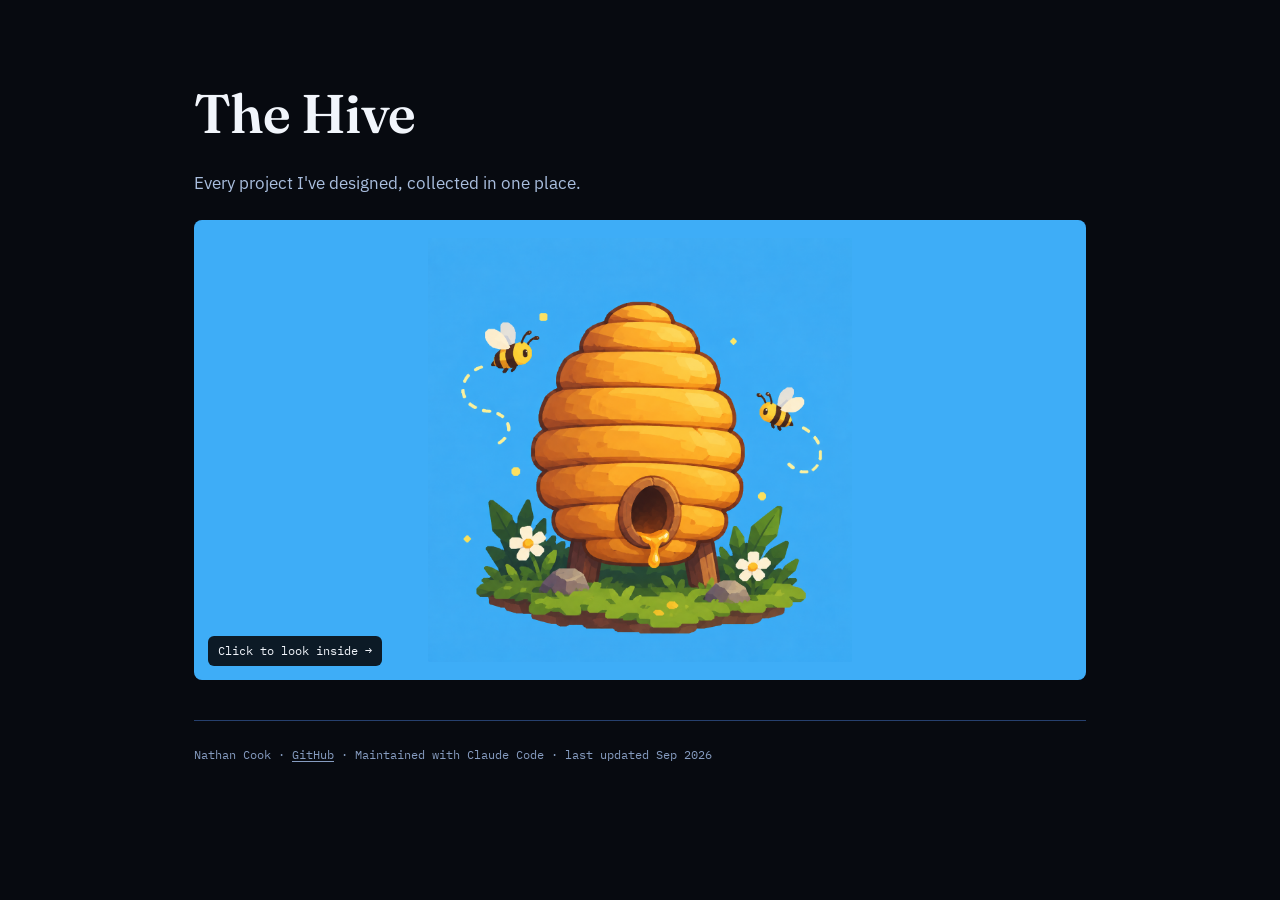
==== index.html @ 9052fdc1 "Add a visible click affordance and a footer credit A council review found the desktop entry point ha" ====
<!doctype html>
<html lang="en">
<head>
<meta charset="utf-8">
<meta name="viewport" content="width=device-width, initial-scale=1">
<title>The Hive</title>
<script>
  // Prevent a flash of the exterior hive when arriving via the sub-apps'
  // "All projects" back-link (#all-projects) on desktop. hive.js -- which
  // normally owns the landing/interior state -- loads with `defer`, so on a
  // real (non-instant) network the browser can paint the default
  // exterior-visible state before hive.js has even finished downloading.
  // This runs synchronously, before anything below is parsed or painted, so
  // the exterior is never shown at all. hive.js removes this class the
  // moment it runs and takes over for real (mode, ARIA, focus, clearing the
  // hash) -- see the matching html.hive-pending-interior rules in hive.css.
  if (location.hash === '#all-projects' && window.matchMedia && window.matchMedia('(min-width: 641px)').matches) {
    document.documentElement.classList.add('hive-pending-interior');
  }
</script>
<link rel="preconnect" href="https://fonts.gstatic.com" crossorigin>
<link rel="stylesheet" href="https://fonts.googleapis.com/css2?family=Archivo:wght@400;800&family=Fraunces:opsz,wght@9..144,500;9..144,600;9..144,700&family=IBM+Plex+Sans:wght@400;500;600&family=IBM+Plex+Mono:wght@400;500&display=swap">
<link rel="stylesheet" href="hive.css">
<style>
  :root {
    /* Hive Signal palette: black ground, blue structure, yellow action --
       matched to hive.png's own blue/yellow/black illustration so the rest
       of the site reads as part of the same world as the landing artwork. */
    --paper: #070A10;
    --surface: #101B33;
    --surface-2: #17284A;
    --ink: #F1F5FB;
    --ink-soft: #A9BEDE;
    --ink-faint: #869CC0;
    --line: #26406E;
    --accent: #FFC93C;
    --accent-2: #4D8DFF;
    --on-accent: #070A10;
    --sky: #3eadf7; /* matches hive.png's sky color exactly -- do not change */
    --status-shipped: #4D8DFF;
    --status-shipped-bg: #10203F;
    --status-progress: #FFC93C;
    --status-progress-bg: #2A2208;
    --status-archived: #869CC0;
    --status-archived-bg: #16203A;
  }

  * { box-sizing: border-box; }

  @media (prefers-reduced-motion: reduce) {
    * { transition: none !important; }
  }

  html, body { margin: 0; padding: 0; }

  body {
    background: var(--paper);
    color: var(--ink);
    font-family: "IBM Plex Sans", system-ui, -apple-system, sans-serif;
    line-height: 1.55;
  }

  .page {
    max-width: 940px;
    margin: 0 auto;
    padding: 4.5rem 1.5rem 4rem;
  }

  .hero {
    margin-bottom: 1.5rem;
  }

  h1 {
    margin: 0 0 0.85rem;
    font-family: "Fraunces", Georgia, serif;
    font-optical-sizing: auto;
    font-weight: 600;
    font-size: clamp(2.6rem, 5vw, 3.4rem);
    letter-spacing: -0.01em;
    text-wrap: balance;
    color: var(--ink);
  }

  .tagline {
    margin: 0;
    max-width: 46ch;
    font-size: 1.05rem;
    color: var(--ink-soft);
    text-wrap: pretty;
  }

  footer {
    margin-top: 2.5rem;
    padding-top: 1.5rem;
    border-top: 1px solid var(--line);
    font-family: "IBM Plex Mono", monospace;
    font-size: 0.78rem;
    color: var(--ink-faint);
  }

  footer a {
    color: var(--ink-faint);
    text-decoration: underline;
    text-underline-offset: 2px;
  }

  footer a:hover,
  footer a:focus-visible {
    color: var(--accent);
  }
</style>
</head>
<body>
<div class="page">
  <header class="hero">
    <h1>The Hive</h1>
    <p class="tagline">Every project I've designed, collected in one place.</p>
  </header>

  <p class="hive-alt-hint">The honeycomb below is just an alternate way to browse — everything on it is also listed under "All projects" further down the page.</p>

  <div class="hive-scene" id="hive-scene">
    <div class="hive-landing" id="hive-landing" role="button" tabindex="0" aria-label="Click to open the hive and browse projects on the honeycomb wall inside">
      <img src="hive.png" alt="An illustrated beehive with bees flying around it">
      <p class="hive-landing-hint">Click to look inside →</p>
    </div>
    <div class="hive-interior" id="hive-interior" aria-hidden="true"></div>
    <button type="button" class="hive-back" id="hive-back" tabindex="-1">← Back to the hive</button>
    <p class="hive-hint" id="hive-hint">Click a cell to open a project</p>
    <div class="hive-readout" id="hive-readout">
      <div class="hive-readout-n" id="hive-readout-n"></div>
      <div class="hive-readout-t" id="hive-readout-t"></div>
    </div>
    <div class="hive-fade" id="hive-fade"></div>
    <div class="hive-live-region" id="hive-live" aria-live="polite"></div>
  </div>

  <div class="hive-modal-backdrop" id="hive-modal-backdrop">
    <div class="hive-modal" role="dialog" aria-modal="true" aria-labelledby="hive-modal-title">
      <div class="hive-modal-kicker" id="hive-modal-kicker"></div>
      <h2 class="hive-modal-title" id="hive-modal-title"></h2>
      <p class="hive-modal-body" id="hive-modal-body"></p>
      <div class="hive-modal-tags" id="hive-modal-tags"></div>
      <div class="hive-modal-actions">
        <a class="hive-modal-btn hive-modal-btn-primary" id="hive-modal-link" href="#">Visit project</a>
        <button type="button" class="hive-modal-btn hive-modal-btn-ghost" id="hive-modal-close">Close</button>
      </div>
    </div>
  </div>

  <section class="all-projects" id="all-projects" aria-labelledby="all-projects-heading">
    <h2 id="all-projects-heading">All projects</h2>
    <ul class="project-list">
      <li class="project-list-item">
        <a class="project-list-link" href="/to-do-list/">
          <span class="project-list-num">01</span>
          <span class="project-list-main">
            <span class="project-list-name">To-Do List</span>
            <span class="project-list-status project-list-status--shipped">Shipped</span>
            <span class="project-list-desc">A checklist that saves itself — tasks fade away the moment you tick them off.</span>
          </span>
        </a>
      </li>
      <li class="project-list-item">
        <a class="project-list-link" href="/fpl/">
          <span class="project-list-num">02</span>
          <span class="project-list-main">
            <span class="project-list-name">FPL Team Manager</span>
            <span class="project-list-status project-list-status--shipped">Shipped</span>
            <span class="project-list-desc">A squad builder for my Fantasy Premier League team — real prices and points, with budget and quota rules enforced live.</span>
          </span>
        </a>
      </li>
    </ul>
  </section>

  <footer>
    Nathan Cook · <a href="https://github.com/Nathan047">GitHub</a> · Maintained with Claude Code · last updated Sep 2026
  </footer>
</div>

<script src="hive.js" defer></script>
</body>
</html>
---- hive.css ----
/* ---------- hive scene ---------- */

:root {
  /* Tokens scoped to the honeycomb interior only -- everything else in this
     file uses the site-wide tokens declared in index.html's own :root.
     The stage/rim tones below are deliberately derived from the site's own
     --paper/--surface/--line navy tokens (with a touch of warmth mixed in)
     so the interior reads as a room inside this navy site rather than a
     separate warm-brown world. Only the hex fill stays warm/amber -- that's
     the honey glow, meant to read like lit windows in a dark room. */
  --hive-stage: #13203B;
  --hive-stage-2: #0C1425;
  --hive-rim: #26406E;
  --hive-rim-hi: #3F68AD;
  --hive-fill-hi: #FFDD7A;
  --hive-fill-lo: #E9A61B;
  --hive-ink: #131007;
}

/* Color note: #13203B below is a plain hardcoded fallback background (not
   tied to any JS constant) so the diorama never reads as a black hole if
   hive.png fails to load for any reason. It matches --hive-stage. */

.hive-alt-hint {
  margin: 0 0 0.5rem;
  text-align: center;
  font-family: "IBM Plex Mono", monospace;
  font-size: 0.78rem;
  color: var(--ink-faint);
}

.hive-scene {
  position: relative;
  height: 460px;
  margin-top: 0.5rem;
  background: #13203B;
  border-radius: 8px;
  overflow: hidden;
}

.hive-interior {
  position: absolute;
  inset: 0;
  opacity: 0;
  pointer-events: none;
  transition: opacity 0.2s linear;
  background:
    radial-gradient(ellipse at 50% 38%, rgba(255, 201, 60, 0.16), transparent 60%),
    var(--hive-stage);
}

.hive-interior.visible { opacity: 1; pointer-events: auto; }

/* Pre-paint flash prevention for the hash-triggered instant-open path (see
   the inline script in index.html's <head>, and its cleanup in hive.js).
   Forces the swapped state to already be there at the very first paint,
   before hive.js has even finished downloading, so the exterior is never
   shown at all while arriving via the "All projects" back-link on desktop. */
html.hive-pending-interior .hive-landing { display: none; }
html.hive-pending-interior .hive-interior { opacity: 1; pointer-events: auto; }

/* Tiled hex-outline wall behind the comb, so even a couple of projects
   still reads as a honeycomb wall rather than floating in empty space. */
.hive-wall {
  position: absolute;
  inset: 0;
  background-repeat: repeat;
  opacity: 0.24;
  /* Fade the tiled pattern out toward the frame edges so a couple of real
     hexagons read as content sitting in front of ambient wall texture,
     rather than a mostly-empty room -- opaque through the center ~55%,
     fading to transparent at the stage's edges. */
  -webkit-mask-image: radial-gradient(ellipse 62% 62% at 50% 50%, #000 0%, #000 55%, transparent 100%);
  mask-image: radial-gradient(ellipse 62% 62% at 50% 50%, #000 0%, #000 55%, transparent 100%);
}

/* The comb is generated in JS (see buildHiveComb()/positionHiveComb() in
   hive.js): one .hive-hex button per project, positioned/sized in pixels
   from the ported honeycomb layout() algorithm, centered on the stage via
   this flex wrapper. There's no fixed slot ceiling -- the comb always has
   exactly as many hexagons as PROJECTS has entries. */
.hive-comb-stage {
  position: absolute;
  inset: 0;
  display: flex;
  align-items: center;
  justify-content: center;
  padding: 46px 20px;
}

.hive-comb {
  position: relative;
}

.hive-hex {
  position: absolute;
  padding: 0;
  border: none;
  background: none;
  cursor: pointer;
  -webkit-tap-highlight-color: transparent;
}

.hive-hex:focus-visible {
  /* A plain outline draws a rectangle around the element's bounding box,
     not its clip-path hexagon -- drop-shadow renders against the actual
     clipped pixels instead, so the glow hugs the hexagon's real silhouette. */
  filter:
    drop-shadow(0 0 0 2px var(--accent))
    drop-shadow(0 0 6px rgba(255, 201, 60, 0.6));
}

.hive-hex-rim,
.hive-hex-fill {
  position: absolute;
  inset: 0;
  clip-path: polygon(50% 0%, 100% 25%, 100% 75%, 50% 100%, 0% 75%, 0% 25%);
}

.hive-hex-rim {
  background: linear-gradient(155deg, var(--hive-rim-hi), var(--hive-rim) 60%);
  transition: background 0.15s ease;
}

.hive-hex-fill {
  inset: 4.5%;
  display: flex;
  flex-direction: column;
  align-items: center;
  justify-content: center;
  gap: 2px;
  /* Depth shadow (warm, part of the honey glow) plus a 1px dark hairline
     tinted toward the navy rim/stage -- crisps up the silhouette where the
     rim and fill gradients would otherwise abut with no hard edge. */
  box-shadow:
    inset 0 -6px 10px rgba(74, 45, 0, 0.38),
    inset 0 0 0 1px rgba(7, 10, 16, 0.65);
  background-image:
    radial-gradient(120% 100% at 28% 18%, rgba(255, 255, 255, 0.55), transparent 42%),
    linear-gradient(160deg, var(--hive-fill-hi), var(--hive-fill-lo) 78%);
}

.hive-hex:focus-visible .hive-hex-rim {
  /* Brighten the rim's own navy gradient on focus rather than hue-shifting
     it -- the drop-shadow glow on .hive-hex above is the sole focus color
     signal, so this should read as "lit up," not a different-colored rim. */
  background: linear-gradient(155deg, #6E9BE8, #2B4785 60%);
}

.hive-hex-num {
  font-family: "Archivo", sans-serif;
  font-weight: 800;
  color: var(--hive-ink);
  line-height: 1;
}

.hive-hex-name {
  font-family: "IBM Plex Sans", sans-serif;
  font-weight: 600;
  color: var(--hive-ink);
  text-align: center;
  line-height: 1.15;
  padding: 0 8%;
}

@media (max-width: 640px) {
  /* Below this width the hive scene is decorative only (see isMobile()
     in hive.js, which also stops "enter hive" from doing anything) -- the
     static #all-projects list is the primary interface. The pointer-events
     rule is a defensive backstop so cells can never be clicked even if JS
     state gets out of sync with viewport size. */
  .hive-hex { pointer-events: none; }
  .hive-scene { height: 340px; }

  /* #hive-landing is made non-interactive on mobile in hive.js
     (syncLandingInteractivity) since enterHive() no-ops below this width;
     drop the pointer cursor so it doesn't visually imply a dead click
     target either. Same reasoning for the "click to look inside" hint --
     showing it here would advertise an interaction that doesn't exist. */
  .hive-landing { cursor: default; }
  .hive-landing-hint { display: none; }
}

.hive-live-region {
  position: absolute;
  width: 1px;
  height: 1px;
  overflow: hidden;
  clip: rect(0, 0, 0, 0);
  white-space: nowrap;
}

.hive-landing {
  position: absolute;
  inset: 0;
  display: flex;
  align-items: center;
  justify-content: center;
  background: var(--sky);
  cursor: pointer;
}

.hive-landing img {
  /* hive.png is square, but .hive-scene is short and wide, so this must
     cap by both axes -- constraining width alone let the image render
     taller than the scene and get clipped by its overflow:hidden, which
     read as the artwork being zoomed in. */
  max-width: 92%;
  max-height: 92%;
  width: auto;
  height: auto;
  display: block;
}

.hive-landing:focus-visible {
  outline: 3px solid var(--ink);
  outline-offset: -4px;
}

/* Persistent (not hover-only) affordance that the illustration is a click
   target -- unlike .hive-hint/.hive-back inside the interior, this has no
   .visible toggle: it's shown by default any time #hive-landing itself is
   (i.e. exactly when clicking it does something), and disappears with it
   the moment the interior opens, since it's a child of #hive-landing rather
   than a sibling. Hidden on mobile below, where clicking does nothing. */
.hive-landing-hint {
  position: absolute;
  bottom: 14px;
  left: 14px;
  z-index: 3;
  margin: 0;
  padding: 6px 10px;
  background: rgba(7, 10, 16, 0.90);
  border-radius: 6px;
  color: var(--ink);
  font-family: "IBM Plex Mono", monospace;
  font-size: 0.72rem;
  pointer-events: none;
}

.hive-fade {
  position: absolute;
  inset: 0;
  z-index: 6;
  background: var(--paper);
  opacity: 0;
  pointer-events: none;
  transition: opacity 0.28s linear;
}

.hive-fade.active { opacity: 1; }

/* ---------- static project list (first-class, zero-JS on mobile) ---------- */

.all-projects {
  margin-top: 2rem;
}

@media (min-width: 641px) {
  /* Desktop already has the interactive honeycomb interior as its way to
     browse (see hive.js) -- this static list stays mobile-only now, where
     the honeycomb is disabled and this is the only way to browse. Elements
     stay in the DOM (just visually hidden) so validateHiveData() in hive.js
     can still catch drift between PROJECTS and this list, and so the
     hash-triggered back-link flow is unaffected. */
  .all-projects, .hive-alt-hint { display: none; }
}

.all-projects h2 {
  margin: 0 0 0.9rem;
  font-family: "Fraunces", Georgia, serif;
  font-optical-sizing: auto;
  font-weight: 600;
  font-size: 1.4rem;
  color: var(--ink);
}

.project-list {
  list-style: none;
  margin: 0;
  padding: 0;
  display: flex;
  flex-direction: column;
  gap: 0.75rem;
}

.project-list-link {
  display: flex;
  gap: 1rem;
  align-items: baseline;
  padding: 1rem 1.1rem;
  background: var(--surface);
  border: 1px solid var(--line);
  border-radius: 8px;
  text-decoration: none;
  color: inherit;
  transition: border-color 0.15s ease, background-color 0.15s ease;
}

.project-list-link:hover,
.project-list-link:focus-visible {
  border-color: var(--accent);
  background: var(--surface-2);
}

.project-list-link:focus-visible {
  outline: 2px solid var(--accent);
  outline-offset: 2px;
}

.project-list-num {
  flex: none;
  font-family: "IBM Plex Mono", monospace;
  font-size: 0.85rem;
  color: var(--ink-faint);
}

.project-list-main {
  display: flex;
  flex-wrap: wrap;
  align-items: baseline;
  gap: 0.35rem 0.65rem;
}

.project-list-name {
  font-family: "Archivo", sans-serif;
  font-weight: 800;
  font-size: 1rem;
  color: var(--ink);
}

.project-list-status {
  flex: none;
  padding: 0.1rem 0.5rem;
  border-radius: 999px;
  font-family: "IBM Plex Mono", monospace;
  font-size: 0.68rem;
  text-transform: uppercase;
  letter-spacing: 0.06em;
}

.project-list-status--shipped {
  color: var(--status-shipped);
  background: var(--status-shipped-bg);
}

.project-list-status--progress {
  color: var(--status-progress);
  background: var(--status-progress-bg);
}

.project-list-status--archived {
  color: var(--status-archived);
  background: var(--status-archived-bg);
}

.project-list-desc {
  flex-basis: 100%;
  font-size: 0.9rem;
  color: var(--ink-soft);
}

.hive-back {
  position: absolute;
  top: 14px;
  left: 14px;
  z-index: 3;
  padding: 0.5rem 0.9rem;
  background: var(--surface);
  border: 1px solid var(--line);
  border-radius: 6px;
  color: var(--ink-soft);
  font-family: "IBM Plex Mono", monospace;
  font-size: 0.78rem;
  cursor: pointer;
  opacity: 0;
  pointer-events: none;
  transform: translateY(-4px);
  transition: opacity 0.25s ease, transform 0.25s ease, border-color 0.15s ease, color 0.15s ease;
}

.hive-back.visible {
  opacity: 1;
  pointer-events: auto;
  transform: translateY(0);
}

.hive-back:hover { border-color: var(--accent); color: var(--ink); }
.hive-back:focus-visible { outline: 2px solid var(--accent); outline-offset: 2px; }

/* Bottom-left instruction hint -- near-black scrim with the site's own
   ink color on top, so it sits on the new Hive Signal palette. */
.hive-hint {
  position: absolute;
  bottom: 14px;
  left: 14px;
  z-index: 3;
  margin: 0;
  padding: 6px 10px;
  background: rgba(7, 10, 16, 0.90);
  border-radius: 6px;
  color: var(--ink);
  font-family: "IBM Plex Mono", monospace;
  font-size: 0.72rem;
  opacity: 0;
  pointer-events: none;
  transition: opacity 0.25s ease;
}

.hive-hint.visible { opacity: 1; }

/* Bottom-right hover readout -- index + title, fades in on hover only.
   Colors/type: Archivo heading, the site's yellow accent for the index
   line. */
.hive-readout {
  position: absolute;
  bottom: 14px;
  right: 14px;
  z-index: 3;
  min-width: 180px;
  padding-left: 12px;
  border-left: 2px solid var(--accent);
  text-align: left;
  opacity: 0;
  pointer-events: none;
  transition: opacity 0.16s linear;
}

.hive-readout.visible { opacity: 1; }

.hive-readout-n {
  font-family: "IBM Plex Mono", monospace;
  font-size: 11px;
  letter-spacing: 0.14em;
  text-transform: uppercase;
  color: var(--accent);
}

.hive-readout-t {
  font-family: "Archivo", sans-serif;
  font-weight: 800;
  font-size: 20px;
  line-height: 1.15;
  color: var(--ink);
}

/* Project modal -- uses this site's own Hive Signal design tokens (black
   ground, blue structure, yellow action); red is retired from decoration
   entirely so it stays a dedicated "bad/danger" signal elsewhere. */
.hive-modal-backdrop {
  position: fixed;
  inset: 0;
  z-index: 50;
  display: flex;
  align-items: center;
  justify-content: center;
  background: rgba(3, 5, 9, 0.66);
  opacity: 0;
  visibility: hidden;
  transition: opacity 0.2s ease;
}

.hive-modal-backdrop.open {
  opacity: 1;
  visibility: visible;
}

.hive-modal {
  width: min(420px, calc(100vw - 2.5rem));
  max-height: calc(100vh - 3rem);
  overflow-y: auto;
  padding: 1.75rem;
  background: var(--surface);
  color: var(--ink);
  border: 1px solid var(--line);
  border-radius: 8px;
  box-shadow: 0 20px 60px rgba(0, 0, 0, 0.35);
  transform: translateY(8px);
  transition: transform 0.2s ease;
}

.hive-modal-backdrop.open .hive-modal { transform: translateY(0); }

.hive-modal-kicker {
  font-family: "IBM Plex Mono", monospace;
  font-size: 0.72rem;
  letter-spacing: 0.1em;
  text-transform: uppercase;
  color: var(--accent);
  margin-bottom: 0.5rem;
}

.hive-modal-title {
  margin: 0 0 0.85rem;
  font-family: "Archivo", sans-serif;
  font-weight: 800;
  font-size: 1.6rem;
  line-height: 1.15;
  color: var(--ink);
}

.hive-modal-body {
  margin: 0 0 1rem;
  font-family: "Archivo", sans-serif;
  font-size: 0.95rem;
  line-height: 1.5;
  color: var(--ink-soft);
}

.hive-modal-tags {
  display: flex;
  flex-wrap: wrap;
  gap: 0.5rem;
  margin-bottom: 1.25rem;
}

.hive-modal-tags span {
  padding: 0.2rem 0.6rem;
  border: 1px solid var(--line);
  color: var(--ink-soft);
  font-family: "IBM Plex Mono", monospace;
  font-size: 0.7rem;
}

.hive-modal-actions {
  display: flex;
  gap: 0.75rem;
}

.hive-modal-btn {
  padding: 0.6rem 1.1rem;
  font-family: "Archivo", sans-serif;
  font-weight: 800;
  font-size: 0.85rem;
  text-decoration: none;
  border: none;
  cursor: pointer;
}

.hive-modal-btn-primary {
  background: var(--accent);
  color: var(--on-accent);
}

.hive-modal-btn-ghost {
  background: none;
  color: var(--ink);
  border: 1px solid var(--line);
}

.hive-modal-btn-ghost:hover,
.hive-modal-btn-ghost:focus-visible {
  border-color: var(--accent);
  background: var(--surface-2);
}

.hive-modal-btn:focus-visible { outline: 2px solid var(--accent); outline-offset: 2px; }
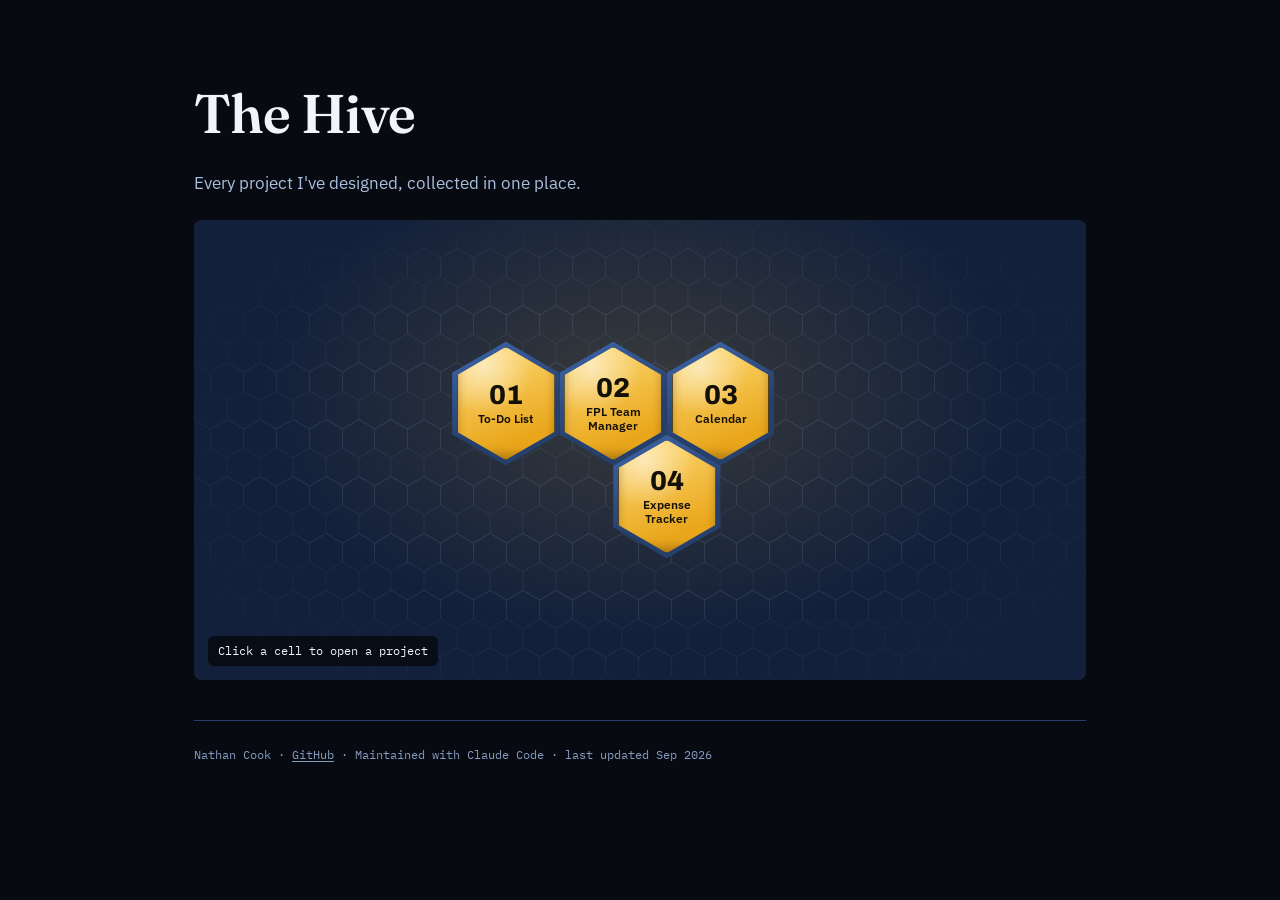
==== commit b3c719d4: "Remove the exterior click-to-enter landing page Desktop now lands directly on the honeycomb interior" ====
--- a/index.html
+++ b/index.html
@@ -4,20 +4,18 @@
 <meta charset="utf-8">
 <meta name="viewport" content="width=device-width, initial-scale=1">
 <title>The Hive</title>
-<script>
-  // Prevent a flash of the exterior hive when arriving via the sub-apps'
-  // "All projects" back-link (#all-projects) on desktop. hive.js -- which
-  // normally owns the landing/interior state -- loads with `defer`, so on a
-  // real (non-instant) network the browser can paint the default
-  // exterior-visible state before hive.js has even finished downloading.
-  // This runs synchronously, before anything below is parsed or painted, so
-  // the exterior is never shown at all. hive.js removes this class the
-  // moment it runs and takes over for real (mode, ARIA, focus, clearing the
-  // hash) -- see the matching html.hive-pending-interior rules in hive.css.
-  if (location.hash === '#all-projects' && window.matchMedia && window.matchMedia('(min-width: 641px)').matches) {
-    document.documentElement.classList.add('hive-pending-interior');
-  }
-</script>
+<meta name="description" content="Every project I've designed, collected in one place.">
+<link rel="icon" type="image/png" href="favicon.png">
+<link rel="apple-touch-icon" href="apple-touch-icon.png">
+<meta property="og:type" content="website">
+<meta property="og:url" content="https://nathan047.github.io/">
+<meta property="og:title" content="The Hive">
+<meta property="og:description" content="Every project I've designed, collected in one place.">
+<meta property="og:image" content="https://nathan047.github.io/og-image.png">
+<meta name="twitter:card" content="summary_large_image">
+<meta name="twitter:title" content="The Hive">
+<meta name="twitter:description" content="Every project I've designed, collected in one place.">
+<meta name="twitter:image" content="https://nathan047.github.io/og-image.png">
 <link rel="preconnect" href="https://fonts.gstatic.com" crossorigin>
 <link rel="stylesheet" href="https://fonts.googleapis.com/css2?family=Archivo:wght@400;800&family=Fraunces:opsz,wght@9..144,500;9..144,600;9..144,700&family=IBM+Plex+Sans:wght@400;500;600&family=IBM+Plex+Mono:wght@400;500&display=swap">
 <link rel="stylesheet" href="hive.css">
@@ -117,21 +115,18 @@
     <p class="tagline">Every project I've designed, collected in one place.</p>
   </header>
 
-  <p class="hive-alt-hint">The honeycomb below is just an alternate way to browse — everything on it is also listed under "All projects" further down the page.</p>
+  <p class="hive-alt-hint">The illustration below is just for show — every project is listed under "All projects" further down the page.</p>
 
   <div class="hive-scene" id="hive-scene">
-    <div class="hive-landing" id="hive-landing" role="button" tabindex="0" aria-label="Click to open the hive and browse projects on the honeycomb wall inside">
+    <div class="hive-landing" id="hive-landing" aria-hidden="true">
       <img src="hive.png" alt="An illustrated beehive with bees flying around it">
-      <p class="hive-landing-hint">Click to look inside →</p>
     </div>
-    <div class="hive-interior" id="hive-interior" aria-hidden="true"></div>
-    <button type="button" class="hive-back" id="hive-back" tabindex="-1">← Back to the hive</button>
+    <div class="hive-interior" id="hive-interior"></div>
     <p class="hive-hint" id="hive-hint">Click a cell to open a project</p>
     <div class="hive-readout" id="hive-readout">
       <div class="hive-readout-n" id="hive-readout-n"></div>
       <div class="hive-readout-t" id="hive-readout-t"></div>
     </div>
-    <div class="hive-fade" id="hive-fade"></div>
     <div class="hive-live-region" id="hive-live" aria-live="polite"></div>
   </div>
 
@@ -171,6 +166,26 @@
           </span>
         </a>
       </li>
+      <li class="project-list-item">
+        <a class="project-list-link" href="/calendar/">
+          <span class="project-list-num">03</span>
+          <span class="project-list-main">
+            <span class="project-list-name">Calendar</span>
+            <span class="project-list-status project-list-status--shipped">Shipped</span>
+            <span class="project-list-desc">A month at a glance — click a day to leave yourself a note.</span>
+          </span>
+        </a>
+      </li>
+      <li class="project-list-item">
+        <a class="project-list-link" href="/expense-tracker/">
+          <span class="project-list-num">04</span>
+          <span class="project-list-main">
+            <span class="project-list-name">Expense Tracker</span>
+            <span class="project-list-status project-list-status--shipped">Shipped</span>
+            <span class="project-list-desc">Every pound accounted for — log a purchase in two taps and see exactly where it went.</span>
+          </span>
+        </a>
+      </li>
     </ul>
   </section>
 
--- a/hive.css
+++ b/hive.css
@@ -15,6 +15,10 @@
   --hive-fill-hi: #FFDD7A;
   --hive-fill-lo: #E9A61B;
   --hive-ink: #131007;
+  /* Shared by .hive-hex and its .hive-hex-rim/.hive-hex-fill children so
+     the two can never drift apart -- see the .hive-hex rule for why the
+     button itself needs this too, not just its decorative children. */
+  --hive-hex-clip: polygon(50% 0%, 100% 25%, 100% 75%, 50% 100%, 0% 75%, 0% 25%);
 }
 
 /* Color note: #13203B below is a plain hardcoded fallback background (not
@@ -41,23 +45,10 @@
 .hive-interior {
   position: absolute;
   inset: 0;
-  opacity: 0;
-  pointer-events: none;
-  transition: opacity 0.2s linear;
   background:
     radial-gradient(ellipse at 50% 38%, rgba(255, 201, 60, 0.16), transparent 60%),
     var(--hive-stage);
 }
-
-.hive-interior.visible { opacity: 1; pointer-events: auto; }
-
-/* Pre-paint flash prevention for the hash-triggered instant-open path (see
-   the inline script in index.html's <head>, and its cleanup in hive.js).
-   Forces the swapped state to already be there at the very first paint,
-   before hive.js has even finished downloading, so the exterior is never
-   shown at all while arriving via the "All projects" back-link on desktop. */
-html.hive-pending-interior .hive-landing { display: none; }
-html.hive-pending-interior .hive-interior { opacity: 1; pointer-events: auto; }
 
 /* Tiled hex-outline wall behind the comb, so even a couple of projects
    still reads as a honeycomb wall rather than floating in empty space. */
@@ -99,6 +90,16 @@
   background: none;
   cursor: pointer;
   -webkit-tap-highlight-color: transparent;
+  /* Without this, the button's real hit-box is the full rectangle, not the
+     hexagon it visually looks like -- and since row spacing (1.5x radius)
+     is less than a hex's height (2x radius) so rows nest into each other's
+     notches, adjacent rows' rectangles genuinely overlap. A click in that
+     overlap could land on the wrong project once the comb grows past a
+     single row (2 projects fits in one row today, so this was latent, not
+     yet visible). Clipping the button itself to the same hexagon shape as
+     its .hive-hex-rim/.hive-hex-fill children makes the real hit area match
+     what's actually drawn, closing the overlap entirely. */
+  clip-path: var(--hive-hex-clip);
 }
 
 .hive-hex:focus-visible {
@@ -114,7 +115,7 @@
 .hive-hex-fill {
   position: absolute;
   inset: 0;
-  clip-path: polygon(50% 0%, 100% 25%, 100% 75%, 50% 100%, 0% 75%, 0% 25%);
+  clip-path: var(--hive-hex-clip);
 }
 
 .hive-hex-rim {
@@ -163,24 +164,6 @@
   padding: 0 8%;
 }
 
-@media (max-width: 640px) {
-  /* Below this width the hive scene is decorative only (see isMobile()
-     in hive.js, which also stops "enter hive" from doing anything) -- the
-     static #all-projects list is the primary interface. The pointer-events
-     rule is a defensive backstop so cells can never be clicked even if JS
-     state gets out of sync with viewport size. */
-  .hive-hex { pointer-events: none; }
-  .hive-scene { height: 340px; }
-
-  /* #hive-landing is made non-interactive on mobile in hive.js
-     (syncLandingInteractivity) since enterHive() no-ops below this width;
-     drop the pointer cursor so it doesn't visually imply a dead click
-     target either. Same reasoning for the "click to look inside" hint --
-     showing it here would advertise an interaction that doesn't exist. */
-  .hive-landing { cursor: default; }
-  .hive-landing-hint { display: none; }
-}
-
 .hive-live-region {
   position: absolute;
   width: 1px;
@@ -190,14 +173,16 @@
   white-space: nowrap;
 }
 
+/* Purely decorative now (mobile only -- see the max-width media query
+   below) -- there's no click-to-enter step any more, desktop lands
+   straight on the honeycomb interior. */
 .hive-landing {
   position: absolute;
   inset: 0;
-  display: flex;
+  display: none;
   align-items: center;
   justify-content: center;
   background: var(--sky);
-  cursor: pointer;
 }
 
 .hive-landing img {
@@ -212,43 +197,18 @@
   display: block;
 }
 
-.hive-landing:focus-visible {
-  outline: 3px solid var(--ink);
-  outline-offset: -4px;
-}
-
-/* Persistent (not hover-only) affordance that the illustration is a click
-   target -- unlike .hive-hint/.hive-back inside the interior, this has no
-   .visible toggle: it's shown by default any time #hive-landing itself is
-   (i.e. exactly when clicking it does something), and disappears with it
-   the moment the interior opens, since it's a child of #hive-landing rather
-   than a sibling. Hidden on mobile below, where clicking does nothing. */
-.hive-landing-hint {
-  position: absolute;
-  bottom: 14px;
-  left: 14px;
-  z-index: 3;
-  margin: 0;
-  padding: 6px 10px;
-  background: rgba(7, 10, 16, 0.90);
-  border-radius: 6px;
-  color: var(--ink);
-  font-family: "IBM Plex Mono", monospace;
-  font-size: 0.72rem;
-  pointer-events: none;
-}
-
-.hive-fade {
-  position: absolute;
-  inset: 0;
-  z-index: 6;
-  background: var(--paper);
-  opacity: 0;
-  pointer-events: none;
-  transition: opacity 0.28s linear;
-}
-
-.hive-fade.active { opacity: 1; }
+@media (max-width: 640px) {
+  /* Below this width the honeycomb interior is hidden entirely and the
+     beehive illustration becomes a purely decorative hero image -- the
+     static #all-projects list further down the page is the only way to
+     browse projects here. Comes after the unconditional rules above so it
+     wins the cascade at matching specificity, rather than the other way
+     around. */
+  .hive-scene { height: 340px; }
+  .hive-landing { display: flex; }
+  .hive-interior { display: none; }
+  .hive-hint { display: none; }
+}
 
 /* ---------- static project list (first-class, zero-JS on mobile) ---------- */
 
@@ -360,36 +320,9 @@
   color: var(--ink-soft);
 }
 
-.hive-back {
-  position: absolute;
-  top: 14px;
-  left: 14px;
-  z-index: 3;
-  padding: 0.5rem 0.9rem;
-  background: var(--surface);
-  border: 1px solid var(--line);
-  border-radius: 6px;
-  color: var(--ink-soft);
-  font-family: "IBM Plex Mono", monospace;
-  font-size: 0.78rem;
-  cursor: pointer;
-  opacity: 0;
-  pointer-events: none;
-  transform: translateY(-4px);
-  transition: opacity 0.25s ease, transform 0.25s ease, border-color 0.15s ease, color 0.15s ease;
-}
-
-.hive-back.visible {
-  opacity: 1;
-  pointer-events: auto;
-  transform: translateY(0);
-}
-
-.hive-back:hover { border-color: var(--accent); color: var(--ink); }
-.hive-back:focus-visible { outline: 2px solid var(--accent); outline-offset: 2px; }
-
 /* Bottom-left instruction hint -- near-black scrim with the site's own
-   ink color on top, so it sits on the new Hive Signal palette. */
+   ink color on top, so it sits on the new Hive Signal palette. Always
+   visible now (desktop's honeycomb is no longer entered/exited). */
 .hive-hint {
   position: absolute;
   bottom: 14px;
@@ -402,12 +335,8 @@
   color: var(--ink);
   font-family: "IBM Plex Mono", monospace;
   font-size: 0.72rem;
-  opacity: 0;
   pointer-events: none;
-  transition: opacity 0.25s ease;
-}
-
-.hive-hint.visible { opacity: 1; }
+}
 
 /* Bottom-right hover readout -- index + title, fades in on hover only.
    Colors/type: Archivo heading, the site's yellow accent for the index
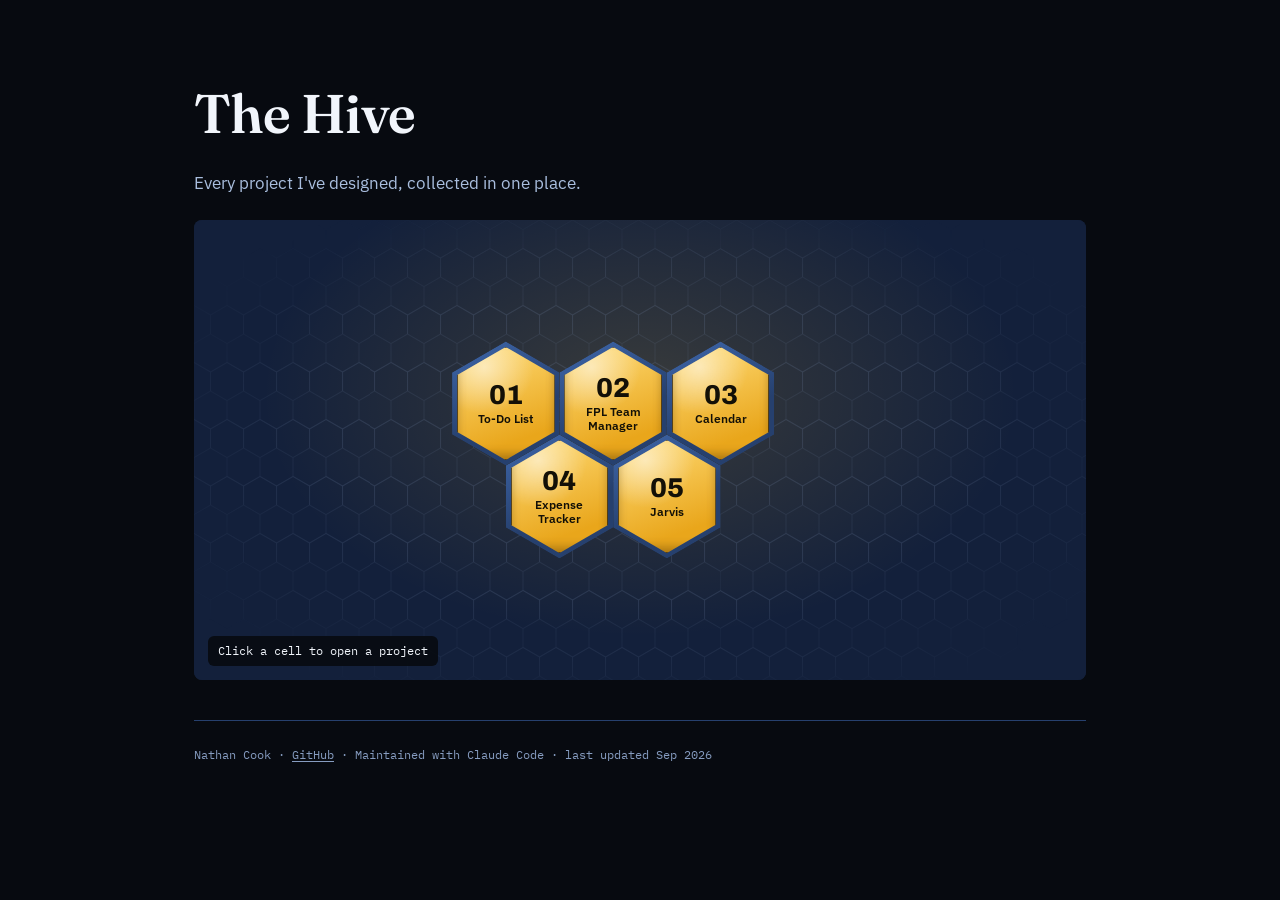
==== commit 136d00f7: "Add Jarvis: a voice assistant PWA for the phone Tap the orb and talk (or type); Jarvis replies out l" ====
--- a/index.html
+++ b/index.html
@@ -186,6 +186,16 @@
           </span>
         </a>
       </li>
+      <li class="project-list-item">
+        <a class="project-list-link" href="/jarvis/">
+          <span class="project-list-num">05</span>
+          <span class="project-list-main">
+            <span class="project-list-name">Jarvis</span>
+            <span class="project-list-status project-list-status--shipped">Shipped</span>
+            <span class="project-list-desc">My own voice assistant for my phone — talk to it and it runs my to-do list, calendar and expenses, and searches the web.</span>
+          </span>
+        </a>
+      </li>
     </ul>
   </section>
 
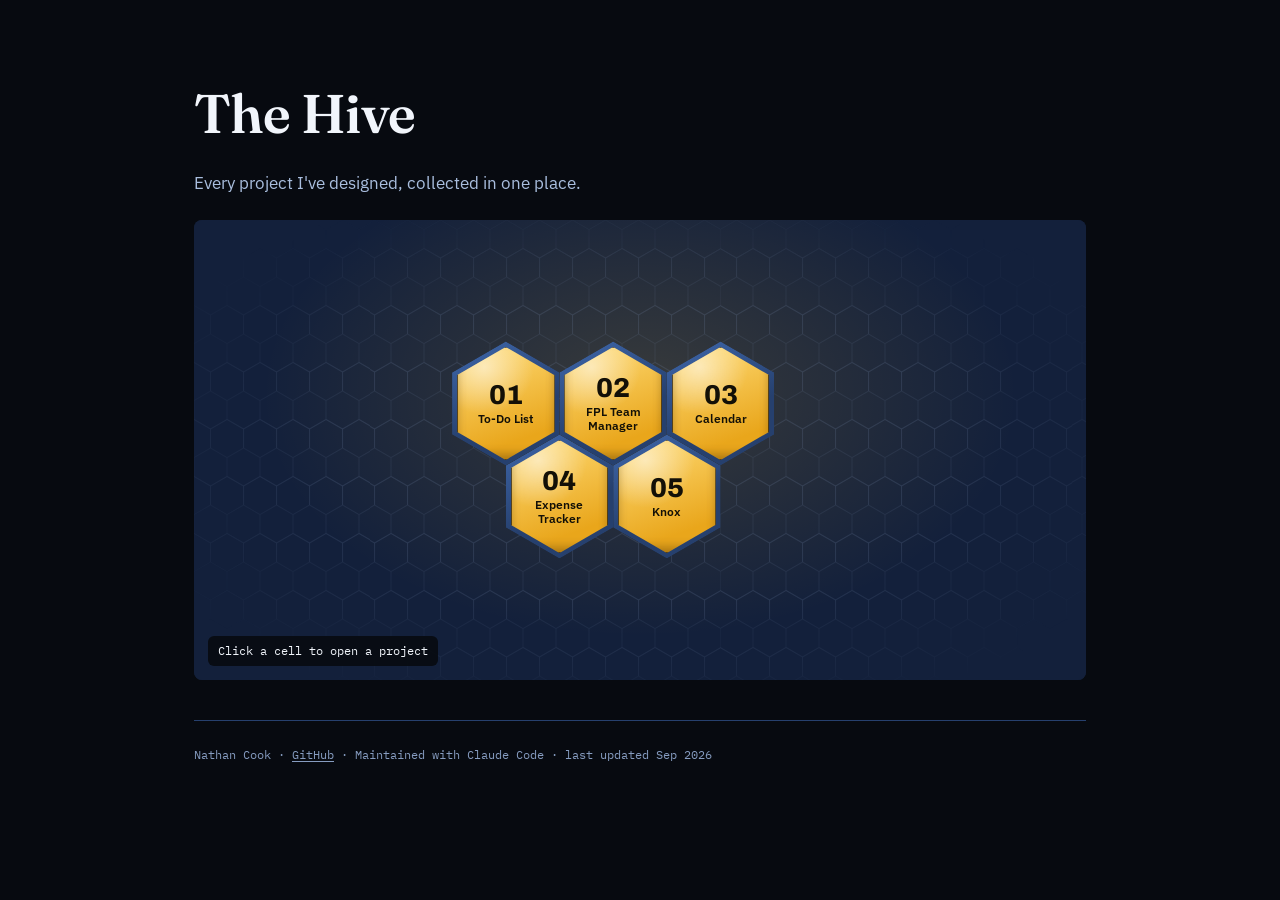
==== commit 953940cd: "Rename Jarvis to Knox The assistant is now called Knox and lives at /knox/. The folder, page title, " ====
--- a/index.html
+++ b/index.html
@@ -187,10 +187,10 @@
         </a>
       </li>
       <li class="project-list-item">
-        <a class="project-list-link" href="/jarvis/">
+        <a class="project-list-link" href="/knox/">
           <span class="project-list-num">05</span>
           <span class="project-list-main">
-            <span class="project-list-name">Jarvis</span>
+            <span class="project-list-name">Knox</span>
             <span class="project-list-status project-list-status--shipped">Shipped</span>
             <span class="project-list-desc">My own voice assistant for my phone — talk to it and it runs my to-do list, calendar and expenses, and searches the web.</span>
           </span>
